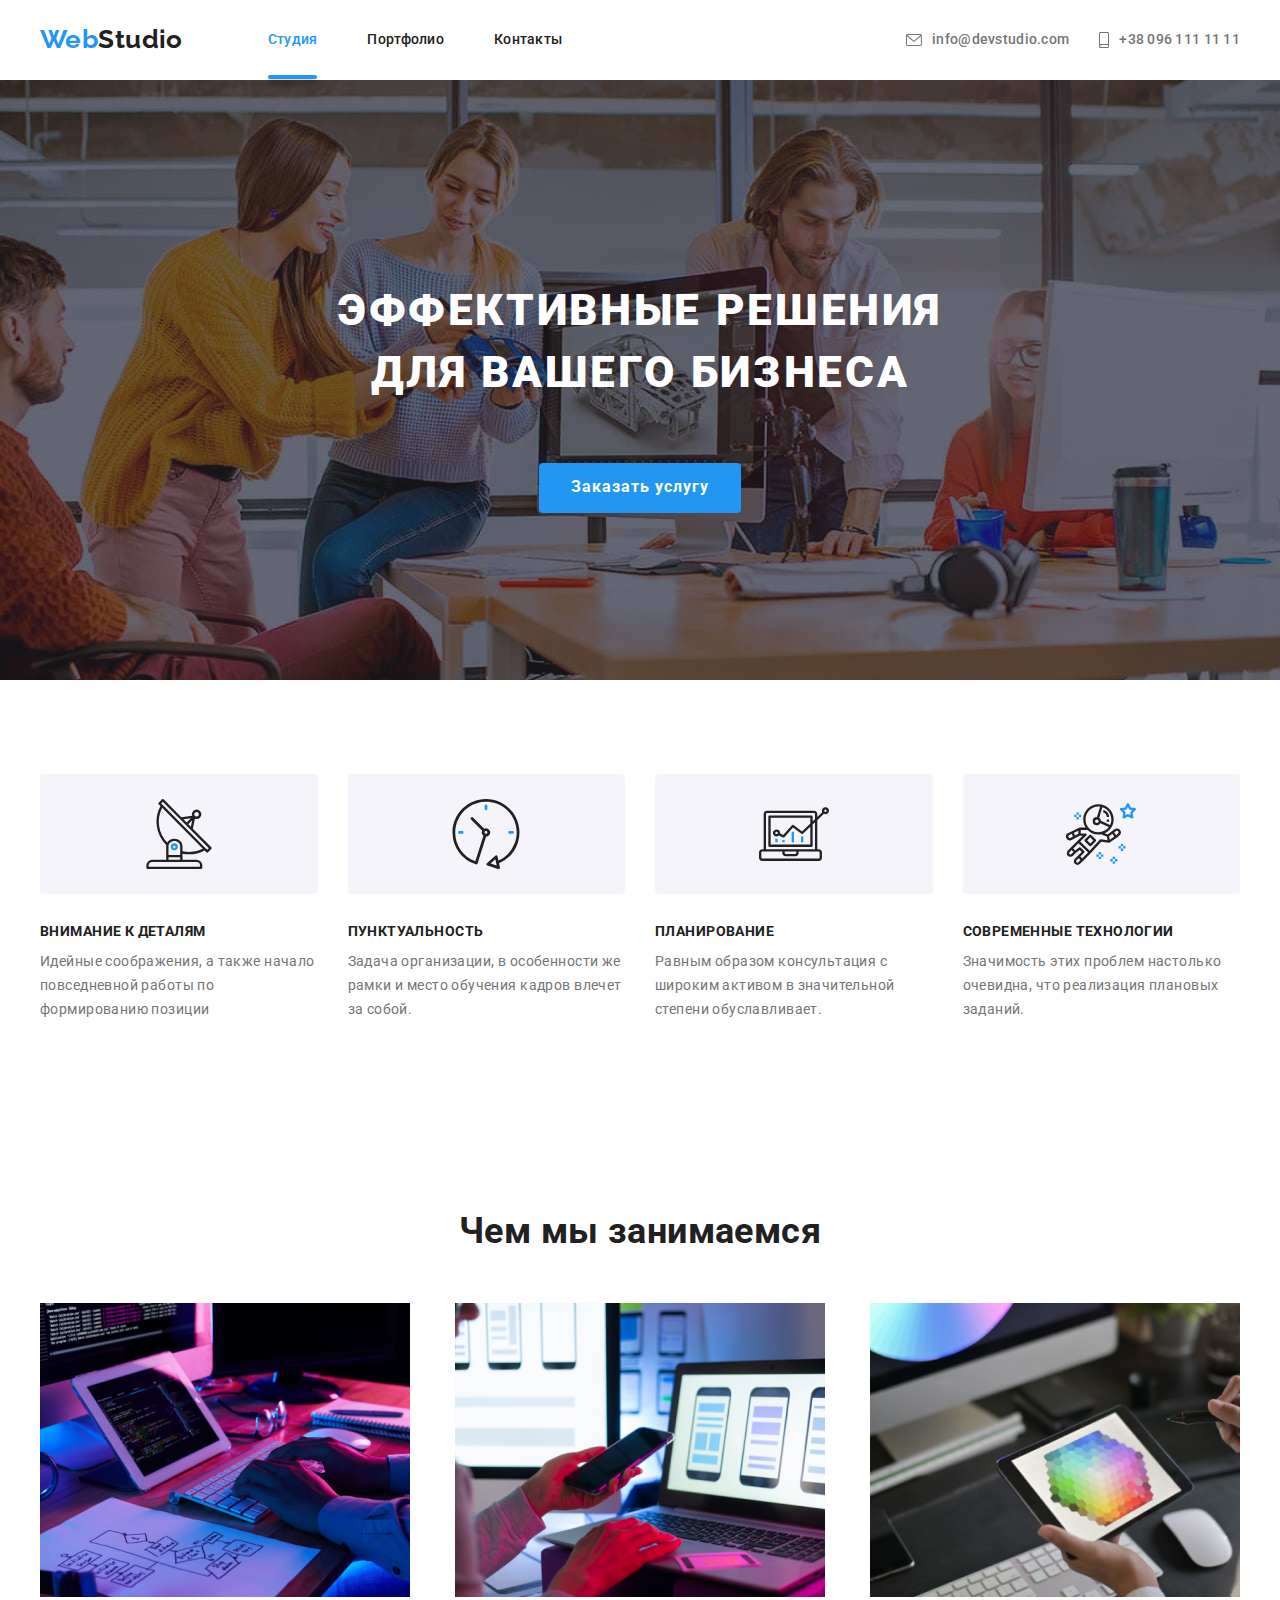
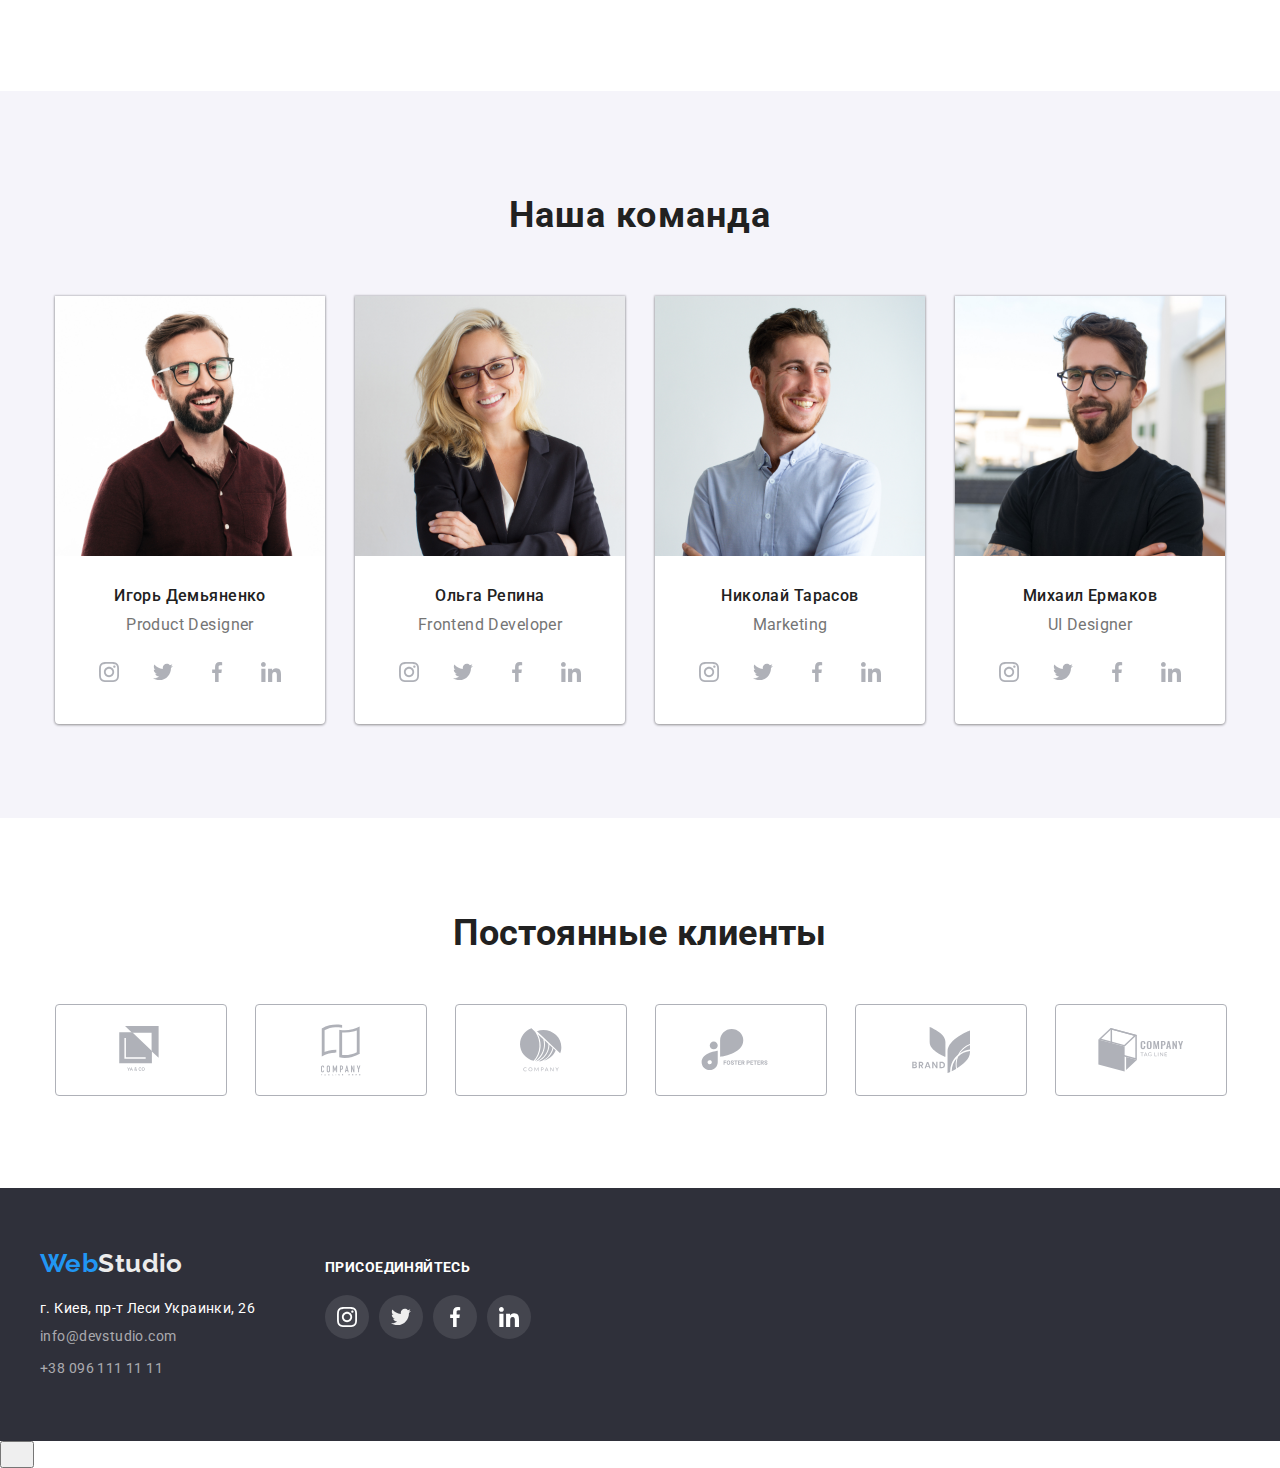
==== index.html @ c201fbbd "Зробила поточну сторінку і додала в спрайт картинки до модального вікна" ====
<!DOCTYPE html>
<html lang="ru">
  <head>
    <meta charset="UTF-8" />
    <meta name="viewport" content="width=device-width, initial-scale=1.0" />
    <title>WebStudio</title>
    <link rel="preconnect" href="https://fonts.gstatic.com" />
    <link
      href="https://fonts.googleapis.com/css2?family=Raleway:wght@700&family=Roboto:wght@400;500;700;900&display=swap"
      rel="stylesheet"
    />
    <link rel="stylesheet" href="./css/style.css" />
  </head>
  <body>
    <!--Верхняя строка Шапка сайта-->
    <header>
      <div class="container header">
        <nav class="flex">
          <a href="./index.html" class="page-header-logo"
            ><span class="logo">Web</span><span class="logotip">Studio</span></a
          >
          <ul class="site-nav list">
            <li class="page">
              <a href="./index.html" class="link current">Студия</a>
            </li>
            <li class="page">
              <a href="./portfolio.html" class="link">Портфолио</a>
            </li>
            <li class="page"><a href="#" class="link">Контакты</a></li>
          </ul>
        </nav>

        <ul class="info list">
          <li class="info-item">
            <a class="adress-link" href="mailto:info@devstudio.com">
              <svg class="adress-link-icon" width="16px" height="12px">
                <use href="./images/sprite.svg#icon-envelope"></use>
              </svg>
              info@devstudio.com</a
            >
          </li>
          <li class="info-item">
            <a class="adress-link" href="tel:+380961111111"
              ><svg class="adress-link-icon" width="10px" height="16px">
                <use href="./images/sprite.svg#icon-smartphone"></use>
              </svg>
              +38 096 111 11 11</a
            >
          </li>
        </ul>
      </div>
    </header>

    <main>
      <!--Section 1 Hero-->
      <section class="hero">
        <div class="container-hero">
          <h1 class="hero-title">Эффективные решения для вашего бизнеса</h1>
          <button class="hero-button" type="button">Заказать услугу</button>
        </div>
      </section>

      <!--Section 2 внимание к деталям-->
      <section class="attention">
        <div class="container">
          <h2 class="visually-hidden">Преимущества</h2>
          <!--заголовок скрыть при стилизации-->
          <ul class="features-list list">
            <li class="items">
              <h3 class="title">Внимание к деталям</h3>
              <p>
                Идейные соображения, а также начало повседневной работы по
                формированию позиции
              </p>
            </li>
            <li class="items">
              <h3 class="title">Пунктуальность</h3>
              <p>
                Задача организации, в особенности же рамки и место обучения
                кадров влечет за собой.
              </p>
            </li>
            <li class="items">
              <h3 class="title">Планирование</h3>
              <p>
                Равным образом консультация с широким активом в значительной
                степени обуславливает.
              </p>
            </li>
            <li class="items">
              <h3 class="title">Современные технологии</h3>
              <p>
                Значимость этих проблем настолько очевидна, что реализация
                плановых заданий.
              </p>
            </li>
          </ul>
        </div>
      </section>

      <!--Section 3 чем мы занимаемся-->
      <section class="engage">
        <div class="container">
          <h2 class="engage-title">Чем мы занимаемся</h2>
          <ul class="engage-picture">
            <li class="engage-item">
              <a href="#"
                ><img
                  class="image-block"
                  src="./images/blok-shema.jpg"
                  alt="блок-схема"
                  width="370"
              /></a>
            </li>
            <li class="engage-item">
              <a href="#"
                ><img
                  class="image-block"
                  src="./images/smartfon.jpg"
                  alt="смартфон"
                  width="370"
              /></a>
            </li>
            <li class="engage-item">
              <a href="#"
                ><img
                  class="image-block"
                  src="./images/palitra.jpg"
                  alt="палитра"
                  width="370"
              /></a>
            </li>
          </ul>
        </div>
      </section>

      <!--Section 4 наша команда-->
      <section class="team">
        <div class="container team">
          <h2 class="team-title">Наша команда</h2>
          <ul class="team-item">
            <li class="team-img">
              <img
                class="img-block"
                src="./images/product-designer.jpg"
                alt="дизайнер"
                width="270"
                height="260"
              />
              <h3 class="team-subtitle">Игорь Демьяненко</h3>
              <p class="team-text">Product Designer</p>

              <ul class="team-network">
                <li class="team-network-list">
                  <a href="" class="team-network-link">
                    <svg class="team-icon" width="20px" height="20px">
                      <use href="./images/sprite.svg#icon-instagram-one"></use>
                    </svg>
                  </a>
                </li>
                <li class="team-network-list">
                  <a href="" class="team-network-link">
                    <svg class="team-icon" width="20px" height="20px">
                      <use
                        href="./images/sprite.svg#icon-twitter-one"
                      ></use></svg
                  ></a>
                </li>
                <li class="team-network-list">
                  <a href="" class="team-network-link">
                    <svg class="team-icon" width="20px" height="20px">
                      <use
                        href="./images/sprite.svg#icon-facebook-one"
                      ></use></svg
                  ></a>
                </li>
                <li class="team-network-list">
                  <a href="" class="team-network-link">
                    <svg class="team-icon" width="20px" height="20px">
                      <use
                        href="./images/sprite.svg#icon-linkedin-one"
                      ></use></svg
                  ></a>
                </li>
              </ul>
            </li>

            <li class="team-img">
              <img
                src="./images/fronted-developer.jpg"
                alt="программистка"
                width="270"
                height="260"
              />
              <h3 class="team-subtitle">Ольга Репина</h3>
              <p class="team-text">Frontend Developer</p>
              <ul class="team-network">
                <li class="team-network-list">
                  <a href="" class="team-network-link">
                    <svg class="team-icon" width="20px" height="20px">
                      <use href="./images/sprite.svg#icon-instagram-one"></use>
                    </svg>
                  </a>
                </li>
                <li class="team-network-list">
                  <a href="" class="team-network-link">
                    <svg class="team-icon" width="20px" height="20px">
                      <use
                        href="./images/sprite.svg#icon-twitter-one"
                      ></use></svg
                  ></a>
                </li>
                <li class="team-network-list">
                  <a href="" class="team-network-link">
                    <svg class="team-icon" width="20px" height="20px">
                      <use
                        href="./images/sprite.svg#icon-facebook-one"
                      ></use></svg
                  ></a>
                </li>
                <li class="team-network-list">
                  <a href="" class="team-network-link">
                    <svg class="team-icon" width="20px" height="20px">
                      <use
                        href="./images/sprite.svg#icon-linkedin-one"
                      ></use></svg
                  ></a>
                </li>
              </ul>
            </li>

            <li class="team-img">
              <img
                src="./images/marketing.jpg"
                alt="маркетолог"
                width="270"
                height="260"
              />
              <h3 class="team-subtitle">Николай Тарасов</h3>
              <p class="team-text">Marketing</p>
              <ul class="team-network">
                <li class="team-network-list">
                  <a href="" class="team-network-link">
                    <svg class="team-icon" width="20px" height="20px">
                      <use href="./images/sprite.svg#icon-instagram-one"></use>
                    </svg>
                  </a>
                </li>
                <li class="team-network-list">
                  <a href="" class="team-network-link">
                    <svg class="team-icon" width="20px" height="20px">
                      <use
                        href="./images/sprite.svg#icon-twitter-one"
                      ></use></svg
                  ></a>
                </li>
                <li class="team-network-list">
                  <a href="" class="team-network-link">
                    <svg class="team-icon" width="20px" height="20px">
                      <use
                        href="./images/sprite.svg#icon-facebook-one"
                      ></use></svg
                  ></a>
                </li>
                <li class="team-network-list">
                  <a href="" class="team-network-link">
                    <svg class="team-icon" width="20px" height="20px">
                      <use
                        href="./images/sprite.svg#icon-linkedin-one"
                      ></use></svg
                  ></a>
                </li>
              </ul>
            </li>

            <li class="team-img">
              <img
                src="./images/ui-designer.jpg"
                alt="ермаков"
                width="270"
                height="260"
              />
              <h3 class="team-subtitle">Михаил Ермаков</h3>
              <p class="team-text">UI Designer</p>
              <ul class="team-network">
                <li class="team-network-list">
                  <a href="" class="team-network-link">
                    <svg class="team-icon" width="20px" height="20px">
                      <use href="./images/sprite.svg#icon-instagram-one"></use>
                    </svg>
                  </a>
                </li>
                <li class="team-network-list">
                  <a href="" class="team-network-link">
                    <svg class="team-icon" width="20px" height="20px">
                      <use
                        href="./images/sprite.svg#icon-twitter-one"
                      ></use></svg
                  ></a>
                </li>
                <li class="team-network-list">
                  <a href="" class="team-network-link">
                    <svg class="team-icon" width="20px" height="20px">
                      <use
                        href="./images/sprite.svg#icon-facebook-one"
                      ></use></svg
                  ></a>
                </li>
                <li class="team-network-list">
                  <a href="" class="team-network-link">
                    <svg class="team-icon" width="20px" height="20px">
                      <use
                        href="./images/sprite.svg#icon-linkedin-one"
                      ></use></svg
                  ></a>
                </li>
              </ul>
            </li>
          </ul>
        </div>
      </section>

      <!-- Постоянные клиенты -->

      <section class="clients">
        <div class="container">
          <h2 class="title">Постоянные клиенты</h2>
          <ul class="clients-list">
            <li class="clients-item">
              <a href="#" class="clients-links">
                <svg class="clients-icon" width="44" height="48">
                  <use href="./images/sprite.svg#icon-logo-one"></use>
                </svg>
              </a>
            </li>
            <li class="clients-item">
              <a href="#" class="clients-links">
                <svg class="clients-icon" width="40" height="52">
                  <use href="./images/sprite.svg#icon-logo-two"></use>
                </svg>
              </a>
            </li>
            <li class="clients-item">
              <a href="#" class="clients-links">
                <svg class="clients-icon" width="42" height="44">
                  <use href="./images/sprite.svg#icon-logo-three"></use>
                </svg>
              </a>
            </li>
            <li class="clients-item">
              <a href="#" class="clients-links">
                <svg class="clients-icon" width="80" height="42">
                  <use href="./images/sprite.svg#icon-logo-four"></use>
                </svg>
              </a>
            </li>
            <li class="clients-item">
              <a href="#" class="clients-links">
                <svg class="clients-icon" width="58" height="46">
                  <use href="./images/sprite.svg#icon-logo-five"></use>
                </svg>
              </a>
            </li>
            <li class="clients-item">
              <a href="#" class="clients-links">
                <svg class="clients-icon" width="88" height="44">
                  <use href="./images/sprite.svg#icon-logo-six"></use>
                </svg>
              </a>
            </li>
          </ul>
        </div>
      </section>
    </main>

    <!--Footer Подвал-->
    <footer class="footer">
      <div class="container footer">
        <div class="footer-address">
          <a class="logo" href="#">Web<span class="logo-text">Studio</span></a>
          <address class="address">г. Киев, пр-т Леси Украинки, 26</address>
          <address>
            <ul class="footer-item">
              <li>
                <a class="contact" href="mailto:info@devstudio.com"
                  >info@devstudio.com</a
                >
              </li>
              <li>
                <a class="contact" href="tel:+380961111111"
                  >+38 096 111 11 11</a
                >
              </li>
            </ul>
          </address>
        </div>

        <!-- Присоединяйтесь-->
        <div class="join">
          <p>Присоединяйтесь</p>
          <ul class="join-list">
            <li class="item">
              <a href="#" class="join-link">
                <svg class="join-icon">
                  <use href="./images/sprite.svg#icon-instagram-two"></use>
                </svg>
              </a>
            </li>
            <li class="item">
              <a href="#" class="join-link">
                <svg class="join-icon">
                  <use href="./images/sprite.svg#icon-twitter-two"></use>
                </svg>
              </a>
            </li>
            <li class="item">
              <a href="#" class="join-link">
                <svg class="join-icon">
                  <use href="./images/sprite.svg#icon-facebook-two"></use>
                </svg>
              </a>
            </li>
            <li class="item">
              <a href="#" class="join-link">
                <svg class="join-icon">
                  <use href="./images/sprite.svg#icon-linkedin-two"></use>
                </svg>
              </a>
            </li>
          </ul>
        </div>
      </div>
    </footer>

    <div data-modal class="backdrop is-hidden">
      <div class="modal">
        <button data-modal-close class="modal-button">
          <svg class="icon-close" width="18" height="18">
            <use href="./images/svg/sprite.svg#icon-close"></use>
          </svg>
        </button>
      </div>
    </div>
    <script src="./js/modal.js"></script>
  </body>
</html>
---- css/style.css ----
/* фон #FFFFFF; */
/* вторичный фон  #e5e5e5; */
/* цвет заголовков #212121; */
/* цвет основного текста #757575; */
/* акцент #2196F3; */

:root {
  --primary-text-color: #212121;
  --secondary-text-color: #757575;
  --primary-background: #ffffff;
  --secondary-background: #f5f4fa;
  --header-footer-background: #2f303a;
  --accent-color: #2196f3;
  --border-header: #ececec;
  --border-footer: rgba(255, 255, 255, 0.1);
  --border-examples: #eeeeee;
  --footer-bgc: #2f303a;
  --secondary-f-lightgrey-color: rgba(255, 255, 255, 0.6);
  --secondary-flightgrey-color: rgba(255, 255, 255, 0.4);
}

body {
  color: var(--primary-text-color);
  background: var(--primary-background);
  font-family: Roboto, sans-serif;
  font-size: 14px;
  letter-spacing: 0.03em;
  margin: 0;
}

header {
  display: block;
}

ul {
  list-style: none;
  margin-top: 0px;
  margin-bottom: 0px;
  padding-inline-start: 0px;
}

a {
  text-decoration: none;
}

.header {
  display: flex;
  align-items: center;

  /* outline: solid 2px #ff0000;*/
}

.border-header {
  border-bottom: 1px solid #ececec;
}

.container {
  margin-left: auto;
  margin-right: auto;
  padding-left: 15px;
  padding-right: 15px;
  width: 1200px;
  /*outline: 2px solid tomato;*/
}

.container.header {
  display: flex;
  align-items: center;
}

.flex {
  display: flex;
  align-items: center;
}

.site-nav {
  display: flex;
  align-items: center;
  font-weight: 500;
  font-style: 14px;
  line-height: 1.14;
  letter-spacing: 0.02em;
}

.header .info {
  display: flex;
  margin-left: auto;
}

.info-item {
  display: flex;
  margin-left: auto;
}

.info .info-item:not(:last-child) {
  margin-right: 30px;
}

.page-header-logo {
  display: block;
  margin: 0;
  padding-right: 85px;
  padding-top: 24px;
  padding-bottom: 25px;

  font-family: Raleway, sans-serif;
  font-weight: 700;
  font-size: 26px;
  line-height: 1.2;
  text-decoration: none;
}

.logo {
  color: #2196f3;
}

.logotip {
  color: var(--primary-text-color);
}

.container .info {
  display: flex;
  margin-left: auto;
  list-style: none;
}

.adress-link {
  display: flex;
  padding-top: 32px;
  padding-bottom: 32px;
  margin: 0;
  justify-content: flex-end;
  margin-left: auto;
  align-items: center;

  color: var(--secondary-text-color);
  fill: #757575;
  font-family: Roboto;
  font-weight: 500;
  font-size: 14px;
  line-height: 1.14;
  letter-spacing: 0.02em;
  text-decoration: none;
}

.adress-link-icon {
  margin-right: 10px;
}

.adress-link-icon:hover,
.adress-link-icon:focus {
  fill: #2196f3;
}

.adress-link:hover,
.adress-link:focus {
  color: var(--accent-color);
  fill: var(--accent-color);
}

.flex-info {
  display: flex;
}

.site-nav .link {
  color: var(--primary-text-color);
  font-family: Roboto;
  font-style: normal;
  font-weight: 500;
  font-size: 14px;
  line-height: 1.1;
  margin-right: 50px;
  padding-top: 32px;
  padding-bottom: 32px;
}

.site-nav .link.current {
  position: relative;

  color: var(--accent-color);
  text-decoration: none;
}

.link.current::after {
  position: absolute;
  bottom: 0px;
  content: '';

  display: block;
  width: 100%;
  height: 4px;

  border-radius: 2px;
  box-shadow: 0px 4px 4px rgba(0, 0, 0, 0.25);
  background-color: var(--accent-color);
}

.link:hover,
.link:focus {
  color: var(--accent-color);
}

.info.list {
  display: flex;
  padding: 0;
  margin-left: auto;
  list-style: none;
}

/* section 1  Hero*/

.hero {
  text-align: center;
  max-width: 1600px;
  height: 600px;
  margin-left: auto;
  margin-right: auto;
  background-color: var(--header-footer-background);
  background-image: linear-gradient(
      to right,
      rgba(47, 48, 58, 0.4),
      rgba(47, 48, 58, 0.4)
    ),
    url('../images/hero-img.jpg');
  background-repeat: no-repeat;
  background-position: center;
  background-size: cover;
}

.container.align-center {
  align-items: center;
  text-align: center;
}

.container-hero {
  margin-left: auto;
  margin-right: auto;
  padding-top: 200px;
  width: 696px;
}
.hero-title {
  margin-top: 0;
  padding-bottom: 30px;

  color: var(--primary-background);
  font-family: Roboto;
  font-weight: 900;
  font-size: 44px;
  line-height: 1.4;
  text-align: center;
  align-items: center;
  letter-spacing: 0.06em;
  text-transform: uppercase;
}

/* button */

.hero .hero-button {
  padding: 10px 32px;
  display: inline-block;

  min-width: 200px;
  min-height: 50px;
  color: var(--primary-background);
  background-color: var(--accent-color);

  font-family: Roboto;
  color: #ffffff;
  font-weight: 700;
  font-size: 16px;
  line-height: 1.8;
  align-items: center;
  text-align: center;
  letter-spacing: 0.06em;

  border-radius: 4px;
  border: 0;
}

.hero .hero-button:hover,
.button:focus {
  background: #188ce8;
}

/* section 2  Внимание к деталям*/

.visually-hidden {
  display: none;
}

ul {
  list-style: none;
}

.attention .features-list {
  display: flex;
  /*justify-content: space-between;*/
}

.attention .container {
  padding-top: 94px;
  padding-bottom: 94px;
}

.features-list .items {
  width: calc((100% - 90px) / 4);
  margin-right: 30px;
}

.features-list .items::before {
  display: block;
  content: '';
  height: 120px;

  background-color: var(--secondary-background);
  background-repeat: no-repeat;
  background-position: center;
  border-radius: 4px;
}

.features-list .items:nth-child(1)::before {
  background-image: url(../images/icons/antenna\.svg);
}

.features-list .items:nth-child(2)::before {
  background-image: url(../images/icons/clock.svg);
}

.features-list .items:nth-child(3)::before {
  background-image: url(../images/icons/diagram.svg);
}

.features-list .items:nth-child(4)::before {
  background-image: url(../images/icons/astronaut.svg);
}

.features-list .items:nth-child(4) {
  margin-right: 0;
}

.features-list .title {
  color: var(--secondary-black-color);
  font-family: Roboto;
  font-weight: 700;
  font-size: 14px;
  line-height: 1.14;
  text-transform: uppercase;

  margin-top: 30px;
  margin-bottom: 10px;
}

.features-list p,
.team-list p {
  margin-top: 0;
  margin-bottom: 0;
  font-weight: 400;

  font-size: 14px;
  line-height: 1.71;
  color: #757575;
}

.attention .attention-text {
  color: var(--secondary-text-color);
  font-family: Roboto;
  font-weight: 400;
  font-size: 14px;
  line-height: 1.7;
  text-align: left;
}

/* Чем мы занимаемся */

.engage {
  padding-top: 0px;

  /* outline: 2px solid tomato;*/
}

.engage .container {
  margin-left: auto;
  margin-right: auto;
  padding-top: 94px;
  padding-bottom: 94px;
}

img {
  display: block;
  max-width: 100%;
  height: auto;
}

.engage-title {
  margin-top: 0;
  margin-bottom: 50px;

  color: var(--primary-text-color);
  text-align: center;
  font-family: Roboto;
  font-weight: 700;
  font-size: 36px;
  line-height: 1.2;
  text-align: center;
}

.engage-picture {
  display: flex;
  flex-wrap: wrap;
  justify-content: space-between;

  margin-top: 50px;
}

.engage-picture .engage-item {
  width: calc ((100% - 60%)/3);
  margin-right: 30px;
}

.engage-picture .engage-item:nth-child(3n) {
  margin-right: 0;
}

/* section 4  team */

.team {
  background: var(--secondary-background);
  align-items: center;
}

.team .container {
  padding-top: 94px;
  padding-bottom: 94px;
}

.team .team-item {
  margin-top: 50px;
  display: flex;
  /*flex-wrap: wrap;*/
  justify-content: center;

  /*outline: 2px solid tomato;*/
}

.team-item > .team-img {
  padding-bottom: 30px;
  background: var(--primary-background);
  text-align: center;
  border-radius: 0px 0px 4px 4px;
  box-shadow: 0px 1px 3px rgba(0, 0, 0, 0.12),
    0px 0px 2px 1px rgba(0, 0, 0, 0.14), 0px 1px 3px 0px rgba(0, 0, 0, 0.2);
}

.team-item .team-img:not(:last-child) {
  margin-right: 30px;
}

.team p {
  margin: 0;

  color: var(--secondary-text-color);
  font-family: Roboto;
  font-weight: 400;
  font-size: 16px;
  line-height: 1.2x;
  text-align: center;
}

.team .team-title {
  margin-bottom: 0;
  margin-top: 0;

  color: var(--primary-text-color);
  font-family: Roboto;

  font-weight: 700;
  font-size: 36px;
  line-height: 1.7;
  text-align: center;

  font-style: normal;
  letter-spacing: 0.03em;
}

.team .team-subtitle {
  margin-top: 30px;
  margin-bottom: 0;
  font-weight: 500;
}

.team .team-text {
  margin-top: 10px;
  margin-bottom: 0;

  color: var(--secondary-text-color);
  font-family: Roboto;
  font-weight: 400;
  font-size: 16px;
  line-height: 1.2x;
  text-align: center;
}

.team-network {
  display: flex;
  margin-top: 16px;
  padding-left: 32px;
  padding-right: 32px;
  justify-content: space-between;
}

.team-network > .team-network-list {
  width: 44px;
  height: 44px;
}

.team-network > .team-network-list:not(:last-child) {
  margin-right: 10px;
}

.team-network-link {
  display: flex;
  justify-content: center;
  align-items: center;
  width: 100%;
  height: 100%;

  border-radius: 50%;
  color: #afb1b8;
}

.team-network-link:hover,
.team-network-link:focus {
  color: #ffffff;
  background-color: var(--accent-color);
}

.team-icon {
  width: 20px;
  height: 20px;
  fill: currentColor;
}

/* Постоянные клиенты */

.clients .container {
  padding-top: 94px;
  padding-bottom: 94px;
}

.clients .title {
  margin-top: 0;
  margin-bottom: 50px;
  color: var(--primary-text-color);
  font-family: Roboto;
  font-weight: 700;
  font-size: 36px;
  line-height: 1.167;
  text-align: center;
}

.clients-list {
  display: flex;
  justify-content: center;
  margin: 0;
}

.clients-list > .clients-item {
  width: 170px;
  height: 90px;
}

.clients-list > .clients-item:not(:last-child) {
  margin-right: 30px;
}

.clients-links {
  display: flex;
  justify-content: center;
  align-items: center;
  width: 100%;
  height: 100%;

  color: #afb1b8;
  border: 1px solid #afb1b8;
  border-radius: 4px;
}

.clients-links:hover,
.clients .clients-links:focus {
  border: 1px solid var(--accent-color);
  color: var(--accent-color);
  filter: drop-shadow(0px 4px 4px rgba(0, 0, 0, 0.25));
}

.clients-icon {
  fill: currentColor;
}

.clients-icon:hover,
.clients-icon:focus {
  color: var(--accent-color);
}

/* footer */

footer {
  padding-top: 60px;
  padding-bottom: 60px;
  display: flex;

  background-color: var(--header-footer-background);
}

.container.footer {
  display: flex;
  align-items: baseline;
  justify-content: flex-start;
}

.footer-address > .logo {
  margin-bottom: 20px;
}

.footer-address > .address {
  margin-bottom: 9px;
  color: #ffffff;
  text-decoration: none;
  font-weight: 400;
  font-style: normal;
}

.footer-item > .contact:not(:last-child) {
  margin-bottom: 9px;
}

.footer .contact {
  width: 100%;
  display: flex;
  margin-top: 9px;

  color: rgba(255, 255, 255, 0.6);
  font-family: Roboto;
  font-weight: 400;
  font-size: 14px;
  line-height: 1.7;
  font-style: normal;
  text-decoration: none;
}

.logo-text {
  color: var(--border-header);
}

.footer .logo {
  display: inline-block;
  font-family: Raleway;
  font-weight: 700;
  font-size: 26px;
  line-height: 1.2;
  color: var(--accent-color);
  text-decoration: none;
  justify-content: start;
}

/* Присоединяйтесь */

.join {
  margin-left: 70px;
  width: 206px;
  height: 80px;
}

.join p {
  margin-top: 0;
  margin-bottom: 20px;
  font-weight: 700;
  text-transform: uppercase;
  color: var(--primary-background);
}

.join-list {
  display: flex;
  justify-content: space-between;
}

.join-list .item {
  width: 44px;
  height: 44px;
}

.join-list .item:not(:last-child) {
  margin-right: 10px;
}

.join-link {
  display: flex;
  justify-content: center;
  align-items: center;
  width: 100%;
  height: 100%;

  border-radius: 50%;
  color: var(--border-examples);
  background-color: var(--border-footer);
}

.join-link:hover,
.join-link:focus {
  border-radius: 50%;
  background-color: var(--accent-color);
  fill: #ffffff;
}

.join-icon {
  width: 20px;
  height: 20px;
  fill: currentColor;
}

/* portfolio */

.container.projects {
  margin-bottom: 0;
  padding-top: 94px;
  padding-bottom: 94px;
}

.filter {
  display: flex;
  justify-content: center;
  margin-bottom: 50px;
}

.filter .filter-items + .filter-items {
  margin-left: 8px;
}
.filter-items .button {
  color: var(--primary-text-color);
  display: inline-block;
  padding: 6px 22px;
  border-radius: 4px;
  border: none;
  outline: transparent;

  background: #f5f4fa;
  min-width: 73px;
  min-height: 38px;

  font-family: Roboto;
  font-weight: 500;
  font-size: 16px;
  line-height: 1.6;
  text-align: center;
  cursor: pointer;
}

.button:hover,
.button:focus {
  color: var(--primary-background);
  background: var(--accent-color);

  box-shadow: 0px 3px 1px rgba(0, 0, 0, 0.1), 0px 1px 2px rgba(0, 0, 0, 0.08),
    0px 2px 2px rgba(0, 0, 0, 0.12);
}

.content {
  display: flex;
  flex-wrap: wrap;
  margin: -15px;
}

.content > .content-items {
  width: 370px;
  margin: 15px;
}

.content-items a {
  display: block;
  text-decoration: none;
}

.content-items a:hover,
.content-items a:focus {
  box-shadow: 0px 1px 1px rgba(0, 0, 0, 0.12), 0px 4px 4px rgba(0, 0, 0, 0.06),
    1px 4px 6px rgba(0, 0, 0, 0.16);
  outline: transparent;
}

img {
  display: block;
  min-width: 100%;
  height: auto;
}

.shadow {
  margin: 0;
  padding: 20px 24px;

  background-color: #fff;
  border-right: 1px solid #eeeeee;
  border-bottom: 1px solid #eeeeee;
  border-left: 1px solid #eeeeee;
}

.shadow .title {
  margin-top: 0;
  margin-bottom: 4px;

  font-weight: 700;
  font-size: 18px;
  line-height: 2;
  letter-spacing: 0.06em;

  color: #212121;
}

.shadow p {
  margin-top: 0;
  margin-bottom: 0;

  color: #757575;

  font-size: 16px;
  line-height: 1.87;
  font-weight: 400;
}
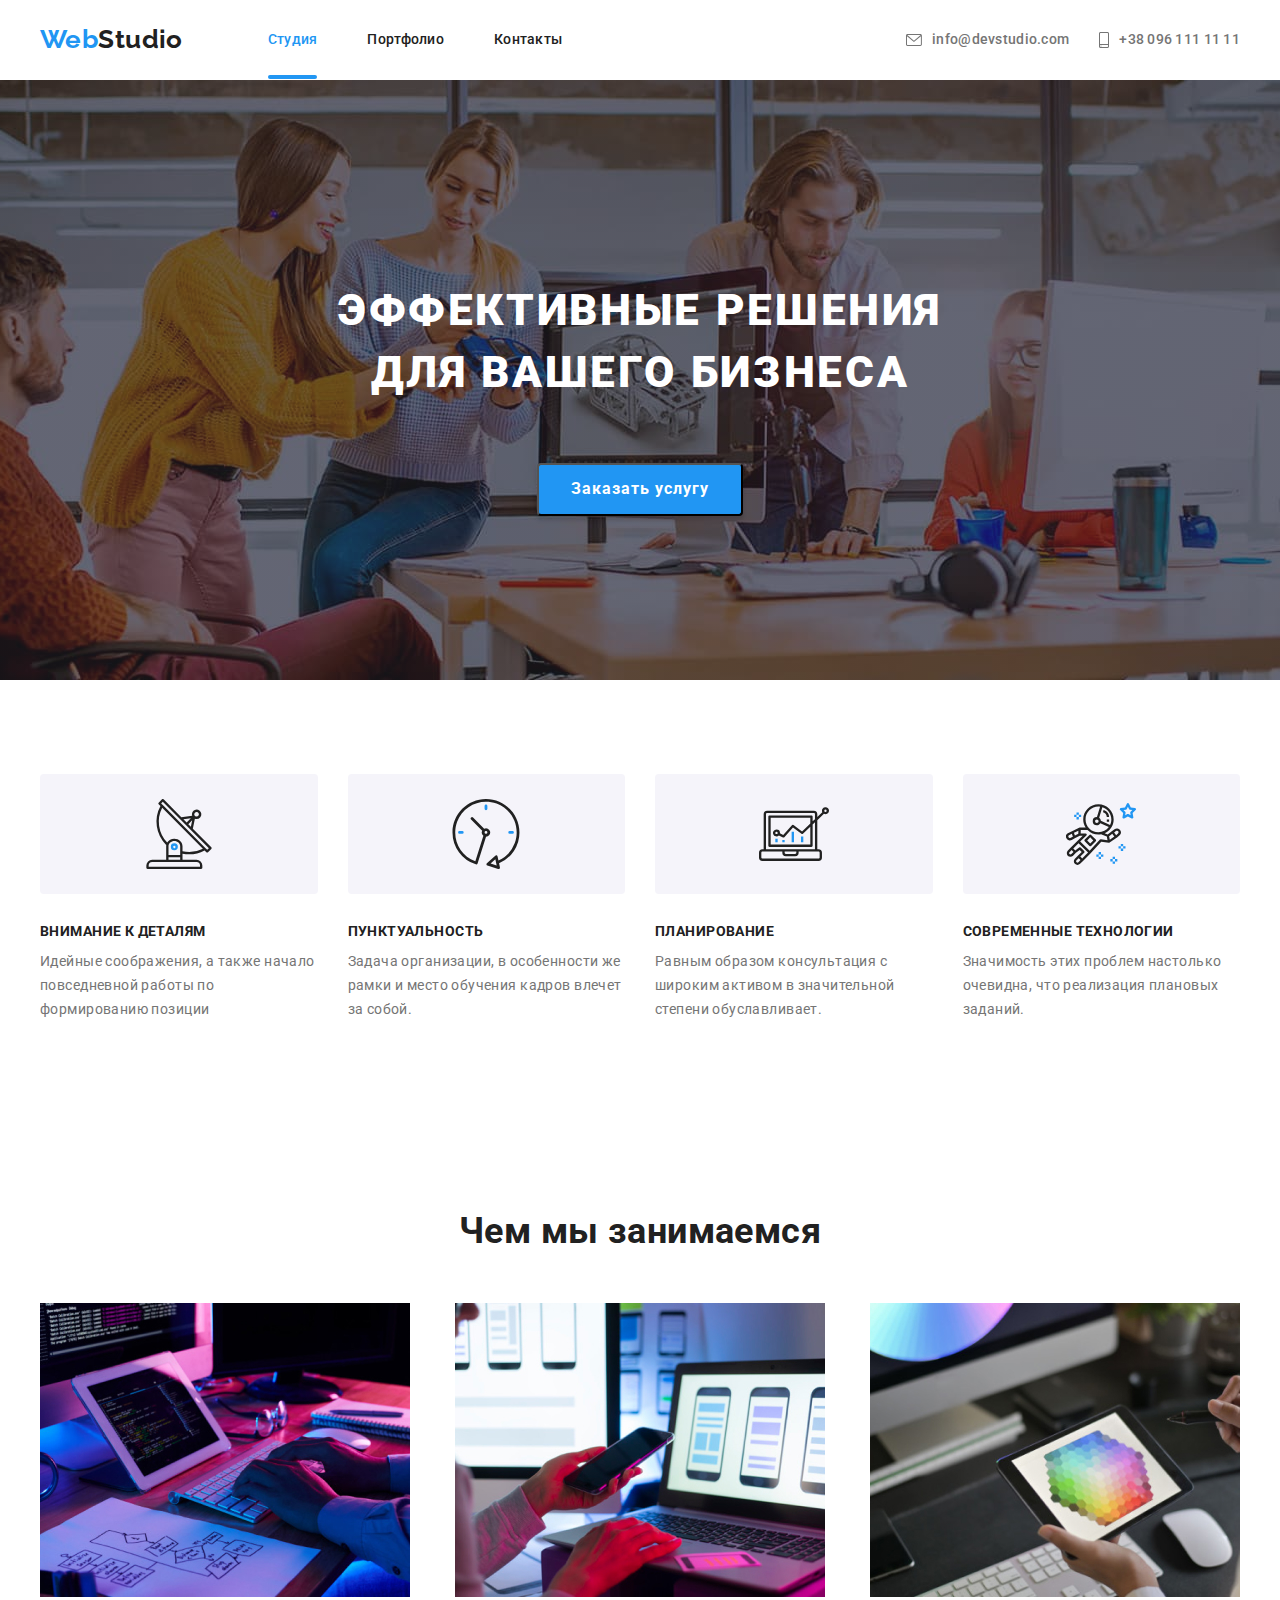
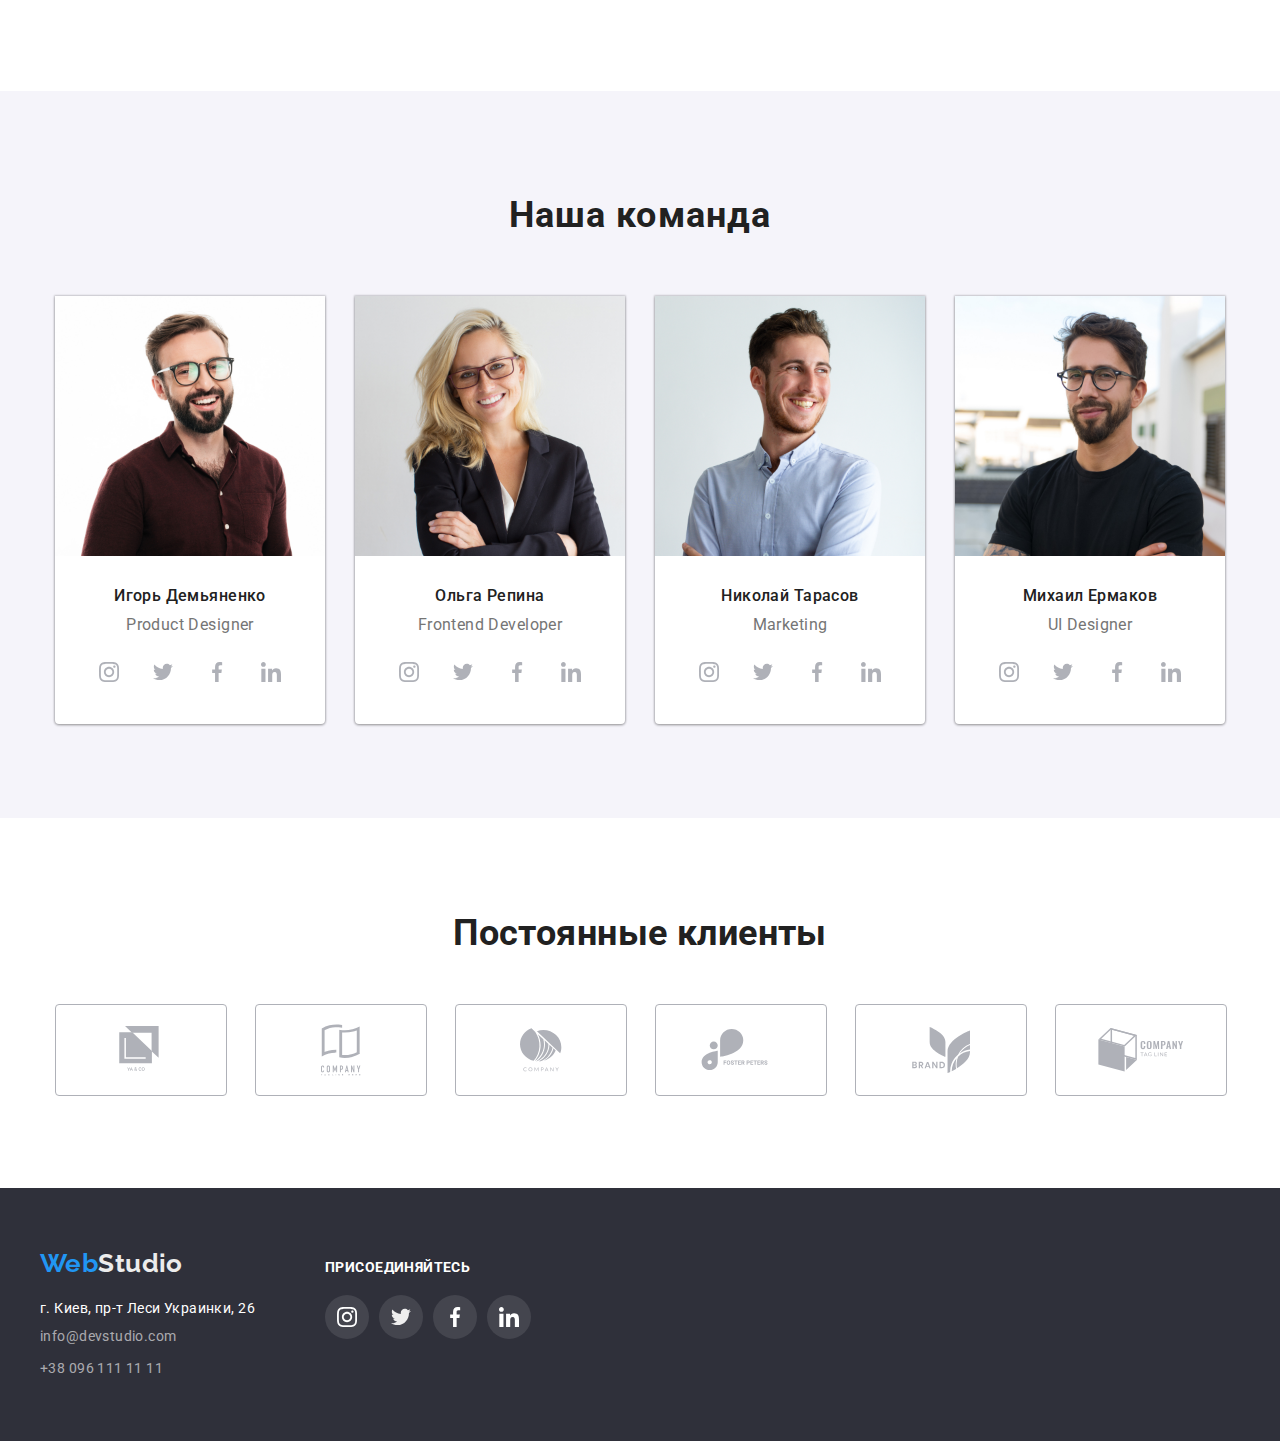
==== commit 2cb3c18d: "Модальное окно, переходы, анимация" ====
--- a/index.html
+++ b/index.html
@@ -26,7 +26,7 @@
             <li class="page">
               <a href="./portfolio.html" class="link">Портфолио</a>
             </li>
-            <li class="page"><a href="#" class="link">Контакты</a></li>
+            <li class="page"><a href="#address" class="link">Контакты</a></li>
           </ul>
         </nav>
 
@@ -54,10 +54,13 @@
     <main>
       <!--Section 1 Hero-->
       <section class="hero">
-        <div class="container-hero">
-          <h1 class="hero-title">Эффективные решения для вашего бизнеса</h1>
-          <button class="hero-button" type="button">Заказать услугу</button>
-        </div>
+        <div class="overlay">
+          <div class="container-hero">
+            <h1 class="hero-title">Эффективные решения для вашего бизнеса</h1>
+            <button data-modal-open  type="button" class="hero-button">Заказать услугу</button>
+          </div>
+        </div>
+      
       </section>
 
       <!--Section 2 внимание к деталям-->
@@ -105,20 +108,11 @@
           <ul class="engage-picture">
             <li class="engage-item">
               <a href="#"
-                ><img
-                  class="image-block"
-                  src="./images/blok-shema.jpg"
-                  alt="блок-схема"
-                  width="370"
+                ><img class="image-block" src="./images/blok-shema.jpg" alt="блок-схема" width="370"
               /></a>
             </li>
             <li class="engage-item">
-              <a href="#"
-                ><img
-                  class="image-block"
-                  src="./images/smartfon.jpg"
-                  alt="смартфон"
-                  width="370"
+              <a href="#"><img class="image-block" src="./images/smartfon.jpg" alt="смартфон" width="370"
               /></a>
             </li>
             <li class="engage-item">
@@ -163,24 +157,24 @@
                     <svg class="team-icon" width="20px" height="20px">
                       <use
                         href="./images/sprite.svg#icon-twitter-one"
-                      ></use></svg
-                  ></a>
+                      ></use></svg>
+                  </a>
                 </li>
                 <li class="team-network-list">
                   <a href="" class="team-network-link">
                     <svg class="team-icon" width="20px" height="20px">
                       <use
                         href="./images/sprite.svg#icon-facebook-one"
-                      ></use></svg
-                  ></a>
+                      ></use></svg>
+                  </a>
                 </li>
                 <li class="team-network-list">
                   <a href="" class="team-network-link">
                     <svg class="team-icon" width="20px" height="20px">
                       <use
                         href="./images/sprite.svg#icon-linkedin-one"
-                      ></use></svg
-                  ></a>
+                      ></use></svg>
+                  </a>
                 </li>
               </ul>
             </li>
@@ -207,24 +201,24 @@
                     <svg class="team-icon" width="20px" height="20px">
                       <use
                         href="./images/sprite.svg#icon-twitter-one"
-                      ></use></svg
-                  ></a>
+                      ></use></svg>
+                  </a>
                 </li>
                 <li class="team-network-list">
                   <a href="" class="team-network-link">
                     <svg class="team-icon" width="20px" height="20px">
                       <use
                         href="./images/sprite.svg#icon-facebook-one"
-                      ></use></svg
-                  ></a>
+                      ></use></svg>
+                  </a>
                 </li>
                 <li class="team-network-list">
                   <a href="" class="team-network-link">
                     <svg class="team-icon" width="20px" height="20px">
                       <use
                         href="./images/sprite.svg#icon-linkedin-one"
-                      ></use></svg
-                  ></a>
+                      ></use></svg>
+                  </a>
                 </li>
               </ul>
             </li>
@@ -251,24 +245,24 @@
                     <svg class="team-icon" width="20px" height="20px">
                       <use
                         href="./images/sprite.svg#icon-twitter-one"
-                      ></use></svg
-                  ></a>
+                      ></use></svg>
+                  </a>
                 </li>
                 <li class="team-network-list">
                   <a href="" class="team-network-link">
                     <svg class="team-icon" width="20px" height="20px">
                       <use
                         href="./images/sprite.svg#icon-facebook-one"
-                      ></use></svg
-                  ></a>
+                      ></use></svg>
+                  </a>
                 </li>
                 <li class="team-network-list">
                   <a href="" class="team-network-link">
                     <svg class="team-icon" width="20px" height="20px">
                       <use
                         href="./images/sprite.svg#icon-linkedin-one"
-                      ></use></svg
-                  ></a>
+                      ></use></svg>
+                  </a>
                 </li>
               </ul>
             </li>
@@ -295,24 +289,22 @@
                     <svg class="team-icon" width="20px" height="20px">
                       <use
                         href="./images/sprite.svg#icon-twitter-one"
-                      ></use></svg
-                  ></a>
+                      ></use></svg>
+                  </a>
                 </li>
                 <li class="team-network-list">
                   <a href="" class="team-network-link">
                     <svg class="team-icon" width="20px" height="20px">
                       <use
                         href="./images/sprite.svg#icon-facebook-one"
-                      ></use></svg
-                  ></a>
+                      ></use></svg></a>
                 </li>
                 <li class="team-network-list">
                   <a href="" class="team-network-link">
                     <svg class="team-icon" width="20px" height="20px">
                       <use
                         href="./images/sprite.svg#icon-linkedin-one"
-                      ></use></svg
-                  ></a>
+                      ></use></svg></a>
                 </li>
               </ul>
             </li>
@@ -432,15 +424,17 @@
       </div>
     </footer>
 
-    <div data-modal class="backdrop is-hidden">
-      <div class="modal">
-        <button data-modal-close class="modal-button">
-          <svg class="icon-close" width="18" height="18">
-            <use href="./images/svg/sprite.svg#icon-close"></use>
-          </svg>
-        </button>
-      </div>
-    </div>
-    <script src="./js/modal.js"></script>
+<!-- Оформление модального окна в hero -->
+
+<div class="backdrop is-hidden data-modal">
+  <div class="modal">
+    <button data-modal-close class="modal-button">
+      <svg class="icon-close" width="18" height="18">
+        <use href="./images/svg/sprite.svg#icon-close"></use>
+      </svg>
+    </button>
+  </div>
+</div>
+<script src="./js/modal.js"></script>
   </body>
 </html>
--- a/css/style.css
+++ b/css/style.css
@@ -17,6 +17,7 @@
   --footer-bgc: #2f303a;
   --secondary-f-lightgrey-color: rgba(255, 255, 255, 0.6);
   --secondary-flightgrey-color: rgba(255, 255, 255, 0.4);
+  --timing-function: cubic-bezier(0.4, 0, 0.2, 1);
 }
 
 body {
@@ -191,7 +192,7 @@
   height: 4px;
 
   border-radius: 2px;
-  box-shadow: 0px 4px 4px rgba(0, 0, 0, 0.25);
+  /*box-shadow: 0px 4px 4px rgba(0, 0, 0, 0.25);*/
   background-color: var(--accent-color);
 }
 
@@ -253,6 +254,76 @@
   text-transform: uppercase;
 }
 
+/* Modal */
+
+.backdrop {
+  position: fixed;
+  top: 0;
+  left: 0;
+  width: 100%;
+  height: 100%;
+  background-color: rgba(0, 0, 0, 0.2);
+  opacity: 1;
+
+  transition: opacity 250ms var(--timing-function);
+}
+
+.backdrop.is-hidden {
+  opacity: 0;
+  pointer-events: none;
+}
+
+/*.backdrop .modal {
+  transform: translate(-50%, -50%) scale(0.9);
+  opacity: 0.5;
+}*/
+
+.modal {
+  position: absolute;
+  top: 50%;
+  left: 50%;
+
+  min-height: 580px;
+  min-width: 528px;
+
+  box-shadow: 0px 1px 3px rgba(0, 0, 0, 0.12), 0px 1px 1px rgba(0, 0, 0, 0.14),
+    0px 2px 1px rgba(0, 0, 0, 0.2);
+  border-radius: 4px;
+  background-color: var(--primary-background);
+
+  transform: translate(-50%, -50%) scale(1);
+  opacity: 1;
+  transition: transform 250ms var(--timing-function),
+    opacity 250ms var(--timing-function);
+}
+
+.modal-button {
+  position: absolute;
+  top: 8px;
+  right: 8px;
+
+  display: inline-flex;
+  justify-content: center;
+  align-items: center;
+
+  padding: 0;
+  width: 30px;
+  height: 30px;
+  border: 1px solid rgba(0, 0, 0, 0.1);
+  border-radius: 50%;
+  background-color: var(--primary-white-color);
+}
+
+.modal-button:hover,
+.modal-button:focus {
+  cursor: pointer;
+}
+
+.icon-close:hover,
+.icon-close:focus {
+  fill: currentColor;
+}
+
 /* button */
 
 .hero .hero-button {
@@ -271,10 +342,12 @@
   line-height: 1.8;
   align-items: center;
   text-align: center;
+  cursor: pointer;
   letter-spacing: 0.06em;
 
   border-radius: 4px;
-  border: 0;
+  box-shadow: 0px 4px 4px rgba(0, 0, 0, 0.15);
+  /* border: 0;*/
 }
 
 .hero .hero-button:hover,
@@ -824,3 +897,53 @@
   line-height: 1.87;
   font-weight: 400;
 }
+
+.content-overlay {
+  position: relative;
+  display: flex;
+  align-items: center;
+  overflow: hidden;
+}
+.content-overlay::before {
+  content: '';
+  position: absolute;
+  width: 100%;
+  height: 100%;
+
+  background: rgba(33, 150, 243, 0.9);
+  opacity: 0;
+
+  transition-property: opacity, transform;
+  transition-duration: 250ms;
+  transition-timing-function: cubic-bezier(0.4, 0, 0.2, 1);
+  transform: translateY(100%);
+}
+.content .link:hover .content-overlay::before,
+.content .link:focus .content-overlay::before {
+  opacity: 1;
+  transform: translateY(0);
+}
+
+.content-overlay > .description {
+  position: absolute;
+  margin-top: 0;
+  margin-bottom: 0;
+  padding-right: 24px;
+  padding-left: 24px;
+
+  font-size: 18px;
+  line-height: 1.555;
+  color: #ffffff;
+  opacity: 0;
+
+  transition-property: opacity, transform;
+  transition-duration: 250ms;
+  transition-timing-function: cubic-bezier(0.4, 0, 0.2, 1);
+  transform: translateY(100%);
+}
+
+.content .link:hover .description,
+.content .link:focus .description {
+  opacity: 1;
+  transform: translateY(0);
+}
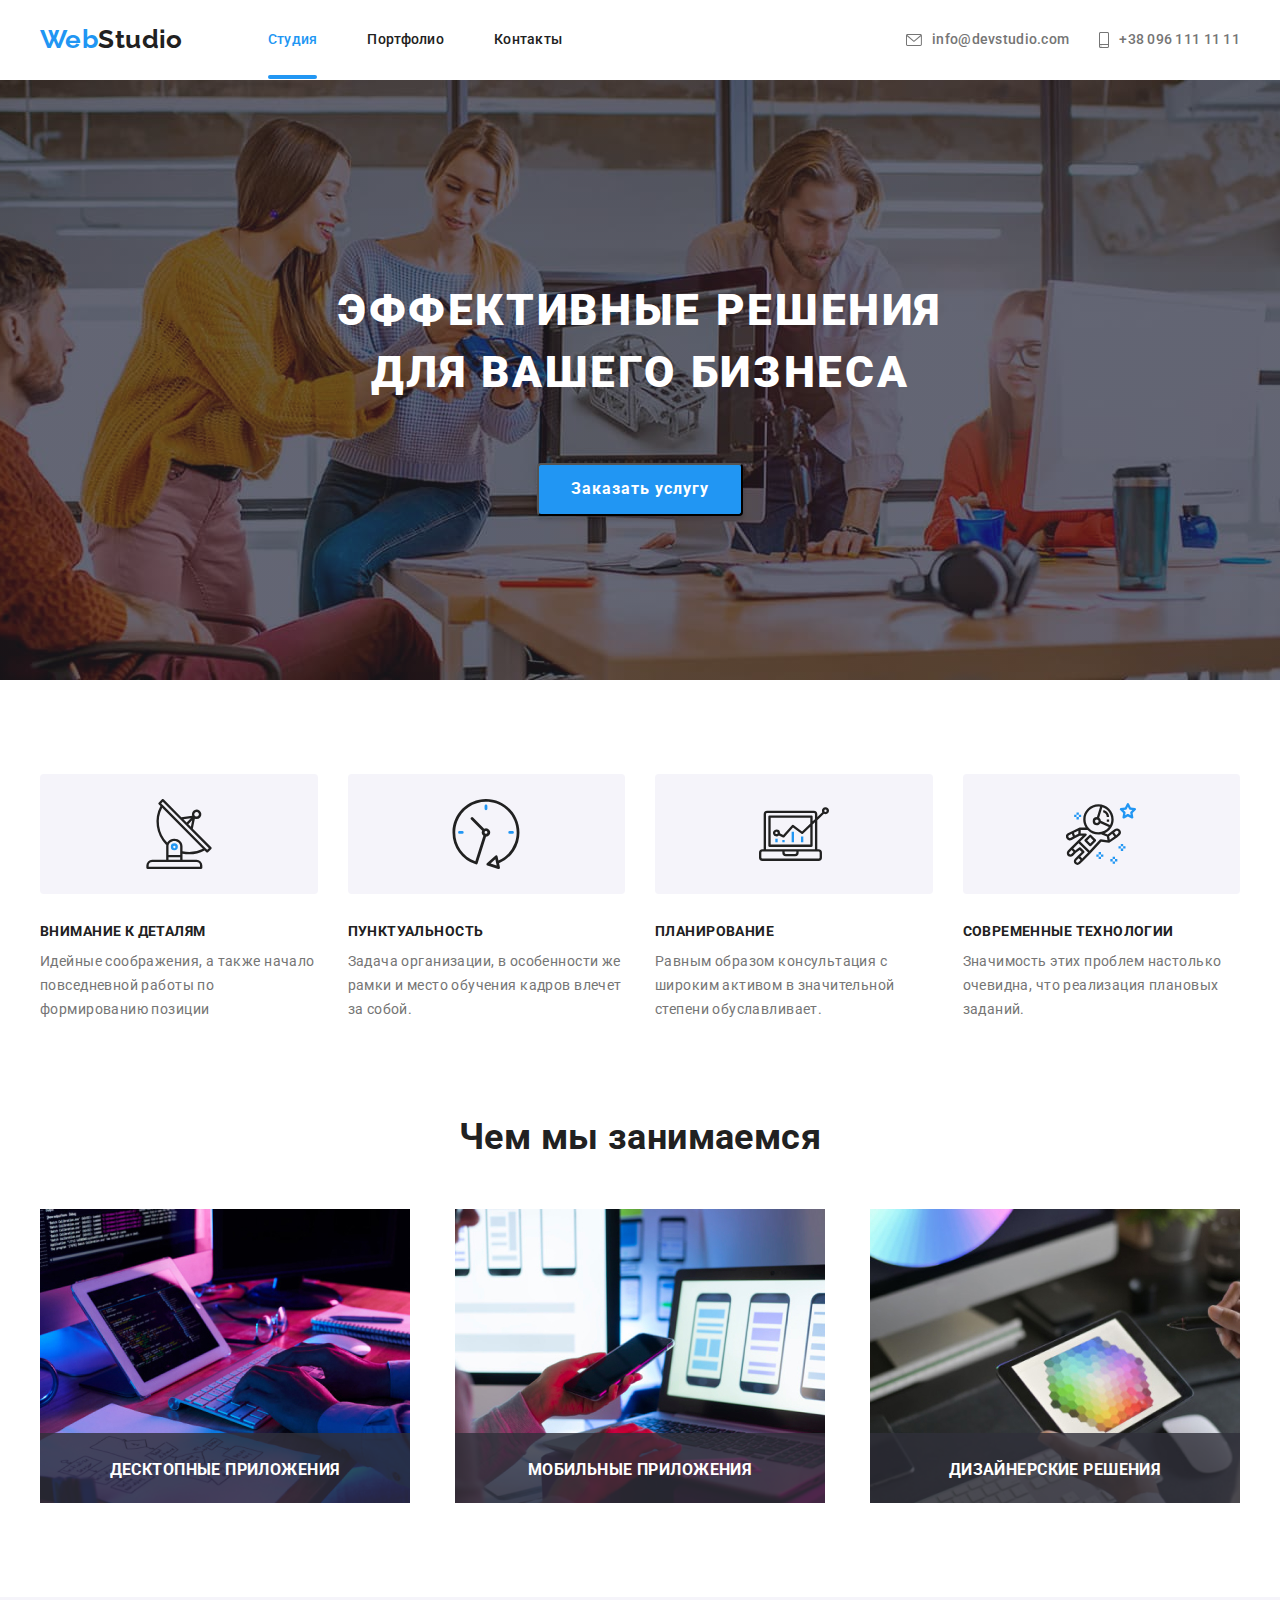
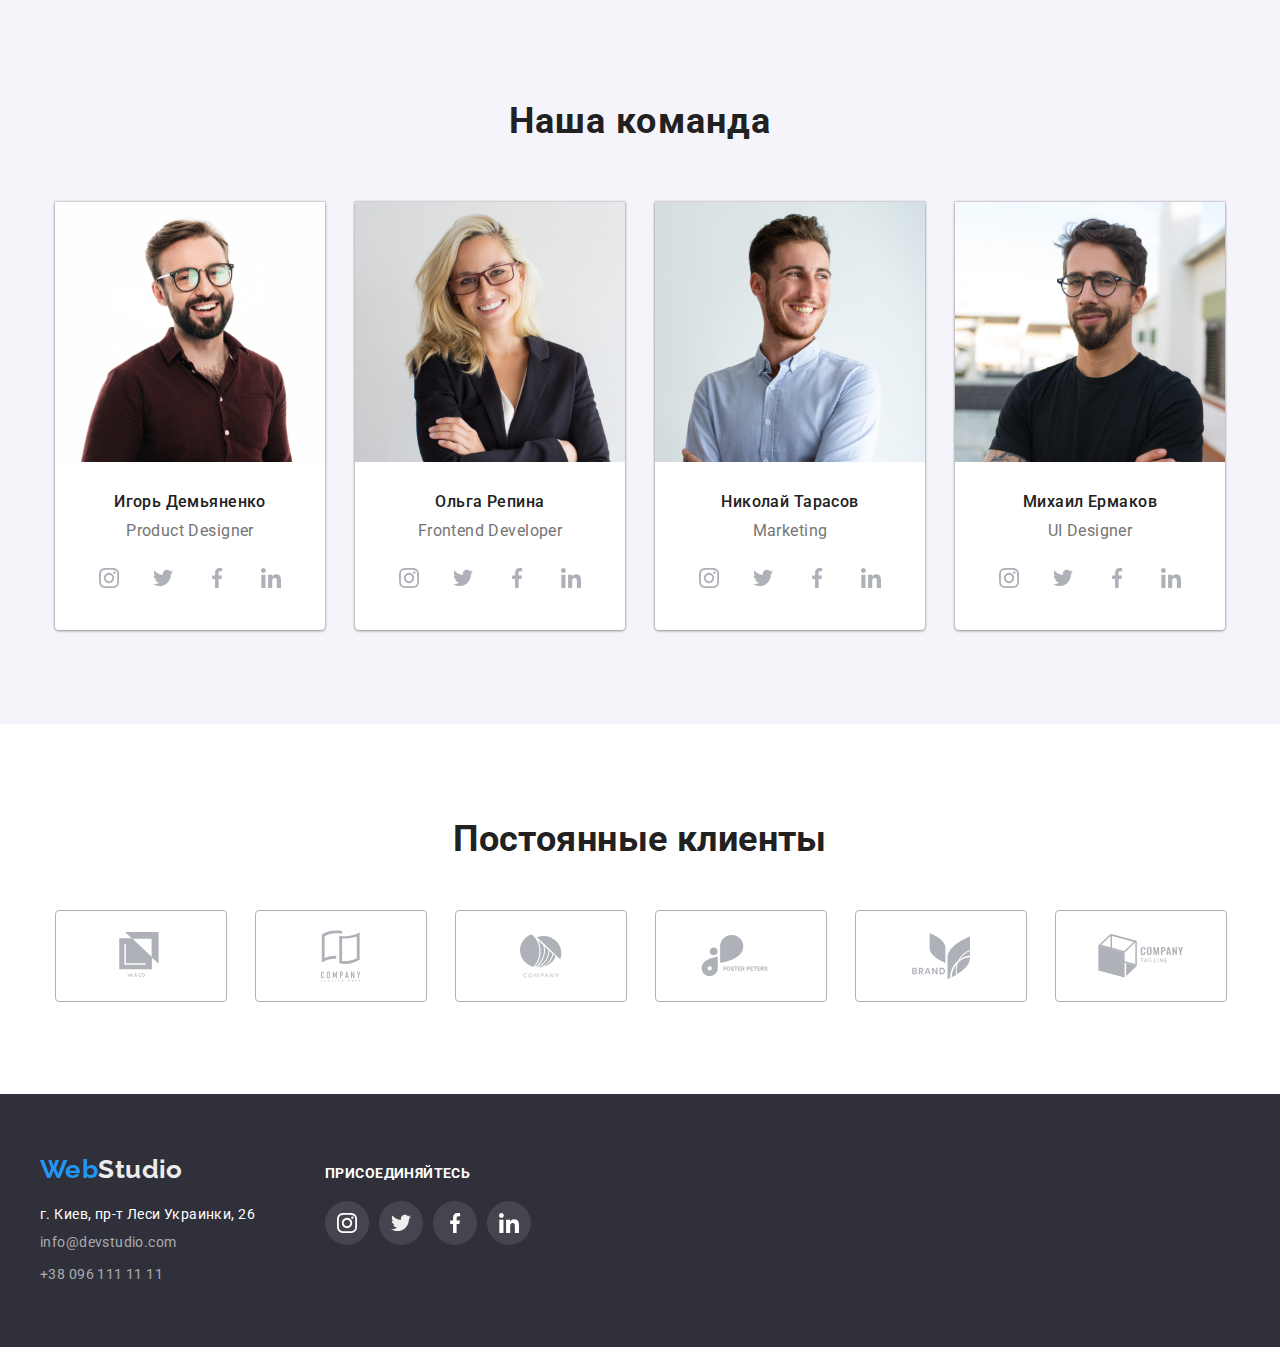
==== commit 68a136f9: "Доробила написи" ====
--- a/index.html
+++ b/index.html
@@ -57,10 +57,11 @@
         <div class="overlay">
           <div class="container-hero">
             <h1 class="hero-title">Эффективные решения для вашего бизнеса</h1>
-            <button data-modal-open  type="button" class="hero-button">Заказать услугу</button>
+            <button data-modal-open type="button" class="hero-button">
+              Заказать услугу
+            </button>
           </div>
         </div>
-      
       </section>
 
       <!--Section 2 внимание к деталям-->
@@ -107,22 +108,44 @@
           <h2 class="engage-title">Чем мы занимаемся</h2>
           <ul class="engage-picture">
             <li class="engage-item">
-              <a href="#"
-                ><img class="image-block" src="./images/blok-shema.jpg" alt="блок-схема" width="370"
-              /></a>
-            </li>
+              <div class="engage-work">
+                <img
+                  class="image-block"
+                  src="./images/blok-shema.jpg"
+                  alt="блок-схема"
+                  width="370"
+                />
+                <div class="engage-overlay">
+                  <h3 class="title">Десктопные приложения</h3>
+                </div>
+              </div>
+            </li>
+
             <li class="engage-item">
-              <a href="#"><img class="image-block" src="./images/smartfon.jpg" alt="смартфон" width="370"
-              /></a>
+              <div class="engage-work">
+                <img
+                  class="image-block"
+                  src="./images/smartfon.jpg"
+                  alt="смартфон"
+                  width="370"
+                />
+                <div class="engage-overlay">
+                  <h3 class="title">Мобильные приложения</h3>
+                </div>
+              </div>
             </li>
             <li class="engage-item">
-              <a href="#"
-                ><img
+              <div class="engage-work">
+                <img
                   class="image-block"
                   src="./images/palitra.jpg"
                   alt="палитра"
                   width="370"
-              /></a>
+                />
+                <div class="engage-overlay">
+                  <h3 class="title">Дизайнерские решения</h3>
+                </div>
+              </div>
             </li>
           </ul>
         </div>
@@ -155,25 +178,22 @@
                 <li class="team-network-list">
                   <a href="" class="team-network-link">
                     <svg class="team-icon" width="20px" height="20px">
-                      <use
-                        href="./images/sprite.svg#icon-twitter-one"
-                      ></use></svg>
-                  </a>
-                </li>
-                <li class="team-network-list">
-                  <a href="" class="team-network-link">
-                    <svg class="team-icon" width="20px" height="20px">
-                      <use
-                        href="./images/sprite.svg#icon-facebook-one"
-                      ></use></svg>
-                  </a>
-                </li>
-                <li class="team-network-list">
-                  <a href="" class="team-network-link">
-                    <svg class="team-icon" width="20px" height="20px">
-                      <use
-                        href="./images/sprite.svg#icon-linkedin-one"
-                      ></use></svg>
+                      <use href="./images/sprite.svg#icon-twitter-one"></use>
+                    </svg>
+                  </a>
+                </li>
+                <li class="team-network-list">
+                  <a href="" class="team-network-link">
+                    <svg class="team-icon" width="20px" height="20px">
+                      <use href="./images/sprite.svg#icon-facebook-one"></use>
+                    </svg>
+                  </a>
+                </li>
+                <li class="team-network-list">
+                  <a href="" class="team-network-link">
+                    <svg class="team-icon" width="20px" height="20px">
+                      <use href="./images/sprite.svg#icon-linkedin-one"></use>
+                    </svg>
                   </a>
                 </li>
               </ul>
@@ -199,25 +219,22 @@
                 <li class="team-network-list">
                   <a href="" class="team-network-link">
                     <svg class="team-icon" width="20px" height="20px">
-                      <use
-                        href="./images/sprite.svg#icon-twitter-one"
-                      ></use></svg>
-                  </a>
-                </li>
-                <li class="team-network-list">
-                  <a href="" class="team-network-link">
-                    <svg class="team-icon" width="20px" height="20px">
-                      <use
-                        href="./images/sprite.svg#icon-facebook-one"
-                      ></use></svg>
-                  </a>
-                </li>
-                <li class="team-network-list">
-                  <a href="" class="team-network-link">
-                    <svg class="team-icon" width="20px" height="20px">
-                      <use
-                        href="./images/sprite.svg#icon-linkedin-one"
-                      ></use></svg>
+                      <use href="./images/sprite.svg#icon-twitter-one"></use>
+                    </svg>
+                  </a>
+                </li>
+                <li class="team-network-list">
+                  <a href="" class="team-network-link">
+                    <svg class="team-icon" width="20px" height="20px">
+                      <use href="./images/sprite.svg#icon-facebook-one"></use>
+                    </svg>
+                  </a>
+                </li>
+                <li class="team-network-list">
+                  <a href="" class="team-network-link">
+                    <svg class="team-icon" width="20px" height="20px">
+                      <use href="./images/sprite.svg#icon-linkedin-one"></use>
+                    </svg>
                   </a>
                 </li>
               </ul>
@@ -243,25 +260,22 @@
                 <li class="team-network-list">
                   <a href="" class="team-network-link">
                     <svg class="team-icon" width="20px" height="20px">
-                      <use
-                        href="./images/sprite.svg#icon-twitter-one"
-                      ></use></svg>
-                  </a>
-                </li>
-                <li class="team-network-list">
-                  <a href="" class="team-network-link">
-                    <svg class="team-icon" width="20px" height="20px">
-                      <use
-                        href="./images/sprite.svg#icon-facebook-one"
-                      ></use></svg>
-                  </a>
-                </li>
-                <li class="team-network-list">
-                  <a href="" class="team-network-link">
-                    <svg class="team-icon" width="20px" height="20px">
-                      <use
-                        href="./images/sprite.svg#icon-linkedin-one"
-                      ></use></svg>
+                      <use href="./images/sprite.svg#icon-twitter-one"></use>
+                    </svg>
+                  </a>
+                </li>
+                <li class="team-network-list">
+                  <a href="" class="team-network-link">
+                    <svg class="team-icon" width="20px" height="20px">
+                      <use href="./images/sprite.svg#icon-facebook-one"></use>
+                    </svg>
+                  </a>
+                </li>
+                <li class="team-network-list">
+                  <a href="" class="team-network-link">
+                    <svg class="team-icon" width="20px" height="20px">
+                      <use href="./images/sprite.svg#icon-linkedin-one"></use>
+                    </svg>
                   </a>
                 </li>
               </ul>
@@ -287,9 +301,8 @@
                 <li class="team-network-list">
                   <a href="" class="team-network-link">
                     <svg class="team-icon" width="20px" height="20px">
-                      <use
-                        href="./images/sprite.svg#icon-twitter-one"
-                      ></use></svg>
+                      <use href="./images/sprite.svg#icon-twitter-one"></use>
+                    </svg>
                   </a>
                 </li>
                 <li class="team-network-list">
@@ -297,14 +310,16 @@
                     <svg class="team-icon" width="20px" height="20px">
                       <use
                         href="./images/sprite.svg#icon-facebook-one"
-                      ></use></svg></a>
+                      ></use></svg
+                  ></a>
                 </li>
                 <li class="team-network-list">
                   <a href="" class="team-network-link">
                     <svg class="team-icon" width="20px" height="20px">
                       <use
                         href="./images/sprite.svg#icon-linkedin-one"
-                      ></use></svg></a>
+                      ></use></svg
+                  ></a>
                 </li>
               </ul>
             </li>
@@ -424,17 +439,17 @@
       </div>
     </footer>
 
-<!-- Оформление модального окна в hero -->
-
-<div class="backdrop is-hidden data-modal">
-  <div class="modal">
-    <button data-modal-close class="modal-button">
-      <svg class="icon-close" width="18" height="18">
-        <use href="./images/svg/sprite.svg#icon-close"></use>
-      </svg>
-    </button>
-  </div>
-</div>
-<script src="./js/modal.js"></script>
+    <!-- Оформление модального окна в hero -->
+
+    <div class="backdrop is-hidden data-modal">
+      <div class="modal">
+        <button data-modal-close class="modal-button">
+          <svg class="icon-close" width="18" height="18">
+            <use href="./images/svg/sprite.svg#icon-close"></use>
+          </svg>
+        </button>
+      </div>
+    </div>
+    <script src="./js/modal.js"></script>
   </body>
 </html>
--- a/css/style.css
+++ b/css/style.css
@@ -454,7 +454,7 @@
 .engage .container {
   margin-left: auto;
   margin-right: auto;
-  padding-top: 94px;
+  /*padding-top: 94px;*/
   padding-bottom: 94px;
 }
 
@@ -475,6 +475,29 @@
   font-size: 36px;
   line-height: 1.2;
   text-align: center;
+}
+
+.engage-work {
+  position: relative;
+}
+
+.engage-overlay {
+  position: absolute;
+  bottom: 0;
+  width: 100%;
+  height: 70px;
+
+  color: #ffffff;
+  background-color: rgba(47, 48, 58, 0.8);
+}
+
+.engage-overlay .title {
+  margin: 0;
+  padding: 27px 0;
+
+  color: #ffffff;
+  text-align: center;
+  text-transform: uppercase;
 }
 
 .engage-picture {
@@ -917,6 +940,7 @@
   transition-duration: 250ms;
   transition-timing-function: cubic-bezier(0.4, 0, 0.2, 1);
   transform: translateY(100%);
+  transition: transform 250ms cubic-bezier(0.4, 0, 0.2, 1);
 }
 .content .link:hover .content-overlay::before,
 .content .link:focus .content-overlay::before {
